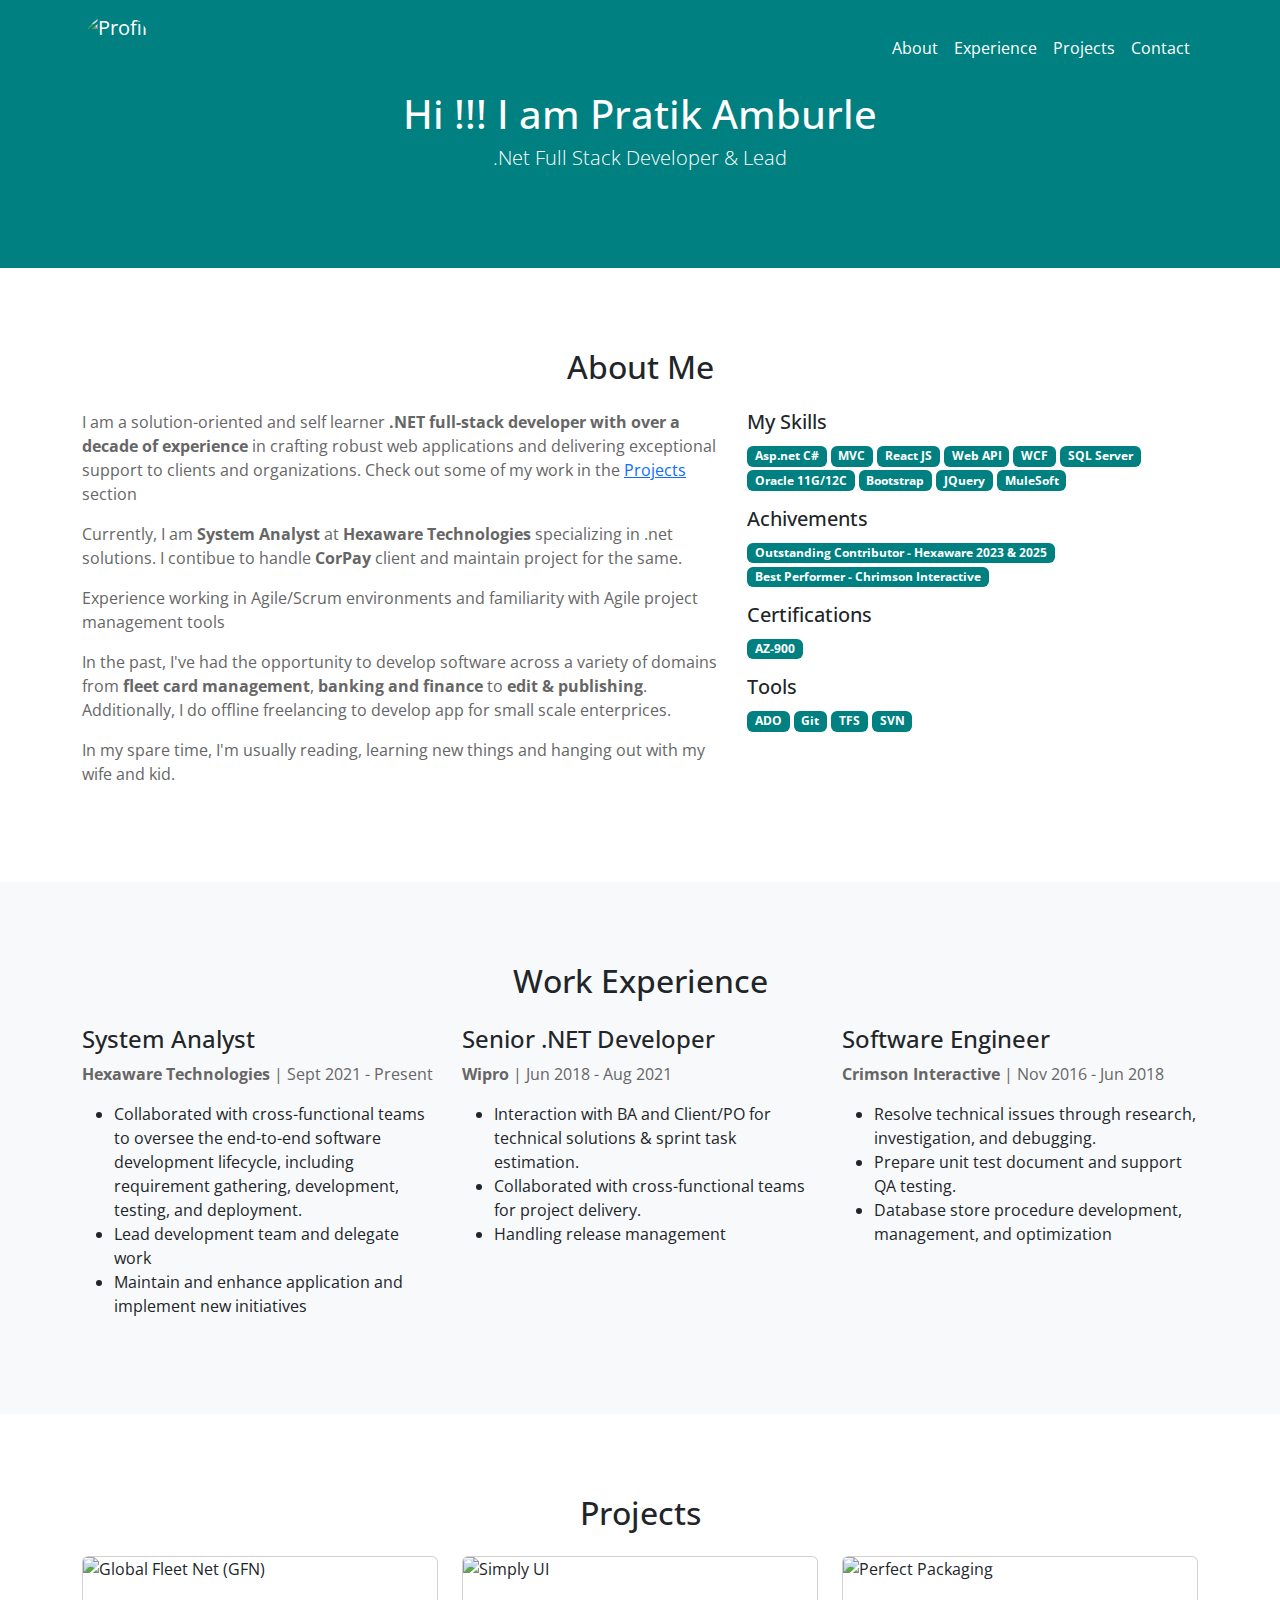
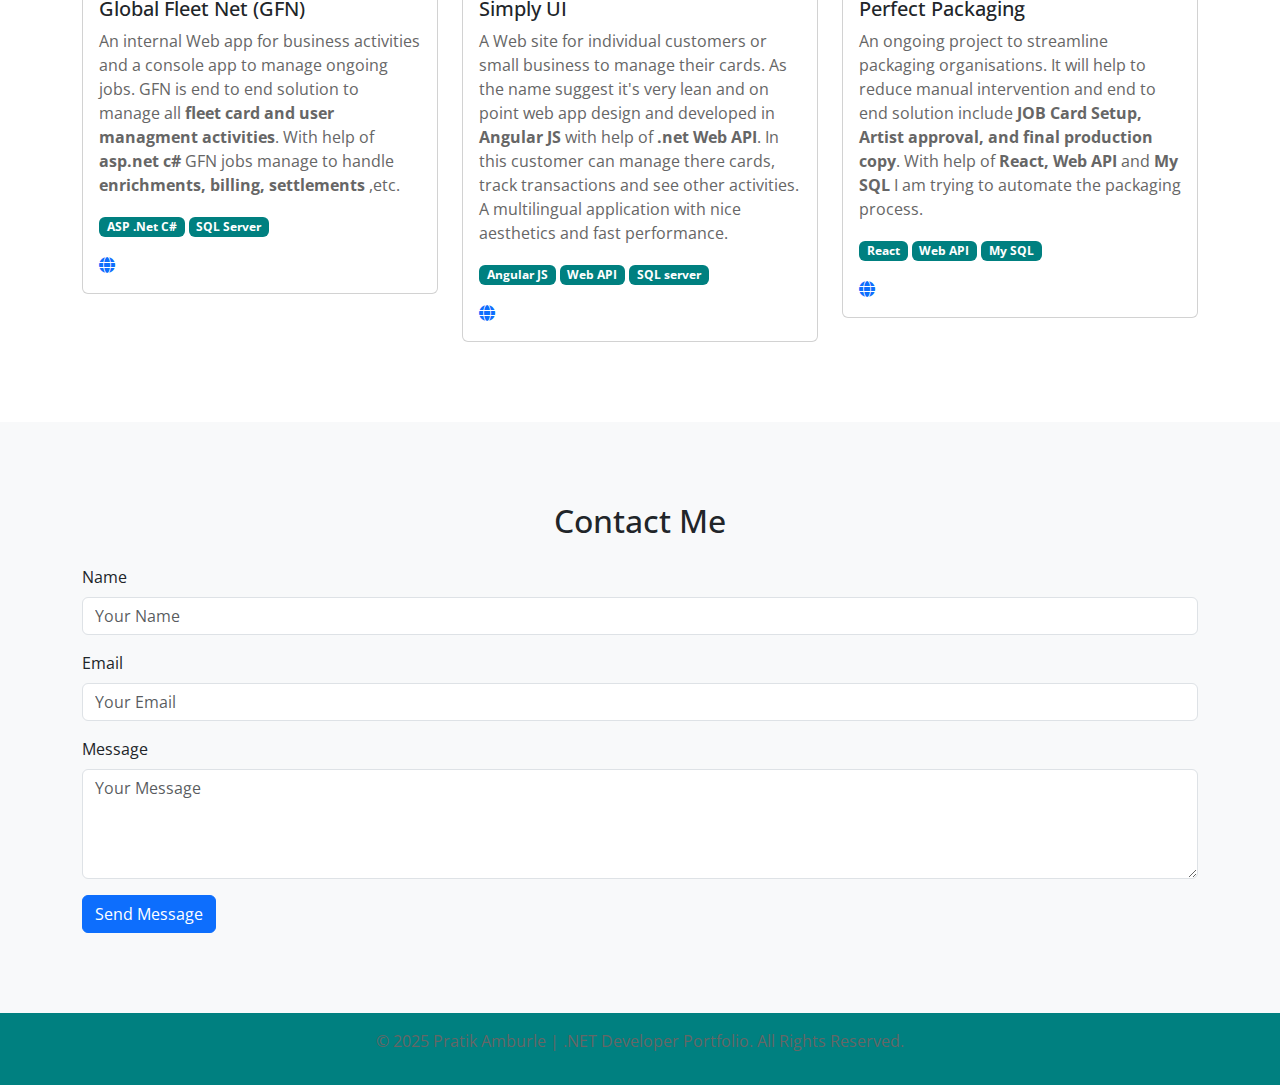
==== index.html @ af975d4a "Add experience and projects" ====
<!DOCTYPE html>
<html lang="en">
<head>
    <meta charset="UTF-8">
    <meta name="viewport" content="width=device-width, initial-scale=1.0">
    <title>.NET Developer Portfolio</title>
    <!-- Bootstrap CSS -->
    <link href="https://cdn.jsdelivr.net/npm/bootstrap@5.3.0/dist/css/bootstrap.min.css" rel="stylesheet">
    <link href="https://cdnjs.cloudflare.com/ajax/libs/font-awesome/6.0.0/css/all.min.css" rel="stylesheet">
    <link href="https://fonts.googleapis.com/css2?family=Roboto:wght@400;700&family=Open+Sans:wght@400;600&display=swap" rel="stylesheet">
  
    <!-- Custom CSS -->
    <style>
        /* General Styling */
        body {
            font-family: 'Open Sans', sans-serif;
            scroll-behavior: smooth;
        }

        /* Navbar Styling */
        .navbar {
            background-color: #008080; /* Teal color theme */
            position: fixed;
            top: 0;
            width: 100%;
            z-index: 1000;
        }
        .bg-color{
          background-color: #008080 !important; /* Teal color theme */
        }

        .navbar-brand, .nav-link {
            color: #fff !important;
        }

        .nav-link:hover {
            color: #f0f0f0 !important;
        }
        
        /* Profile Picture Styling */
        .profile-pic {
            width: 70px;
            height: 70px;
            transition: all 0.3s ease-in-out;
        }
        
        .developer-text {
            font-size: 1.5rem;
            font-weight: bold;
            color: #fff;
            transition: opacity 0.3s ease-in-out;
        }
        
        /* Fading Effect on Scroll */
        .navbar.scrolled .developer-text {
            opacity: 0;
            visibility: hidden;
        }
        
        .navbar.scrolled .profile-pic {
            width: 40px;
            height: 40px;
        }


        /* Header Section */
        header {
            background-color: #008080;
            color: #fff;
            padding: 90px 0;
            animation: fadeIn 1s ease-in-out;
        }

        /* Section Styling */
        section {
            padding: 80px 0;
        }

        .bg-light {
            background-color: #f8f9fa !important;
        }

        /* Card Styling */
        .card {
            transition: transform 0.3s ease, box-shadow 0.3s ease;
        }

        .card:hover {
            transform: translateY(-10px);
            box-shadow: 0 8px 20px rgba(0, 0, 0, 0.2);
        }

        /* Footer Styling */
        footer {
            background-color: #008080;
            color: #fff;
        }
        
        p{
          color:  rgb(102, 102, 102);
        }

        /* Animations */
        @keyframes fadeIn {
            from {
                opacity: 0;
            }
            to {
                opacity: 1;
            }
        }

        .fade-in {
            animation: fadeIn 1s ease-in-out;
        }
    </style>
</head>
<body>
    <!-- Navbar -->
    <nav class="navbar navbar-expand-lg navbar-dark">
        <div class="container">
            <a class="navbar-brand d-flex align-items-center" href="#">
                <img src="https://media.licdn.com/dms/image/v2/D4D03AQFcoNHrfcPg1w/profile-displayphoto-shrink_200_200/B4DZU.MBZZGcAY-/0/1740505094520?e=2147483647&v=beta&t=4KvwAhMiI1JAXnOH57P3BLpnU0ptSrtSivqWxrR-Iq0" alt="Profile Picture" class="rounded-circle me-2 profile-pic">
                <span class="developer-text"></span>
            </a>
            <button class="navbar-toggler" type="button" data-bs-toggle="collapse" data-bs-target="#navbarNav">
                <span class="navbar-toggler-icon"></span>
            </button>
            <div class="collapse navbar-collapse" id="navbarNav">
                <ul class="navbar-nav ms-auto">
                    <li class="nav-item"><a class="nav-link" href="#about">About</a></li>
                    <li class="nav-item"><a class="nav-link" href="#experience">Experience</a></li>
                    <li class="nav-item"><a class="nav-link" href="#projects">Projects</a></li>
                    <li class="nav-item"><a class="nav-link" href="#contact">Contact</a></li>
                </ul>
            </div>
        </div>
    </nav>


    <!-- Header Section -->
    <header class="text-center fade-in">
        <div class="container">
            <h1>Hi !!! I am Pratik Amburle</h1>
            <h3 class="lead">.Net Full Stack Developer & Lead</h3>
        </div>
    </header>

    <!-- About Section -->
    <section id="about" class="fade-in">
        <div class="container">
            <h2 class="text-center mb-4">About Me</h2>
            <div class="row">
              <div class="col-md-7">
                <p>
                  I am a solution-oriented and self learner <strong>.NET full-stack developer with over a decade of experience</strong> 
                  in crafting robust web applications and delivering exceptional support to clients and organizations.
                  Check out some of my work in the <a href="#projects">Projects</a> section
                </p>
                <p>Currently, I am <strong>System Analyst</strong> at <strong>Hexaware Technologies</strong> specializing in .net solutions.
                I contibue to handle <strong>CorPay</strong> client and maintain project for the same.
                </p>
                <p>Experience working in Agile/Scrum environments and familiarity with Agile project management tools </p>
                <p>In the past, I've had the opportunity to develop software across a variety of domains from <strong>fleet card management</strong>, <strong>banking and finance</strong> to <strong>edit & publishing</strong>. Additionally, I do offline freelancing to develop app for small scale enterprices.</p>
                <p>In my spare time, I'm usually reading, learning new things and hanging out with my wife and kid.</p>
              </div>
              <div class="col-md-5">
                <h5>My Skills</h5>
                <p>
                  <span class="badge bg-color">Asp.net C#</span>
                  <span class="badge bg-color">MVC</span>
                  <span class="badge bg-color">React JS</span>
                  <span class="badge bg-color">Web API</span>
                  <span class="badge bg-color">WCF</span>
                  <span class="badge bg-color">SQL Server</span>
                  <span class="badge bg-color">Oracle 11G/12C</span>
                  <span class="badge bg-color">Bootstrap</span>
                  <span class="badge bg-color">JQuery</span>
                  <span class="badge bg-color">MuleSoft</span>
                </p>
                <p>
                  <h5>Achivements</h5>
                  <span class="badge bg-color">Outstanding Contributor - Hexaware 2023 & 2025</span>
                  <span class="badge bg-color">Best Performer - Chrimson Interactive</span>
                </p>
                <p>
                  <h5>Certifications</h5>
                  <span class="badge bg-color">AZ-900</span>
                </p>
                <p>
                  <h5>Tools</h5>
                  <span class="badge bg-color">ADO</span>
                  <span class="badge bg-color">Git</span>
                  <span class="badge bg-color">TFS</span>
                  <span class="badge bg-color">SVN</span>
                </p>
              </div>
            </div>
            
        </div>
    </section>

    <!-- Experience Section -->
    <section id="experience" class="bg-light fade-in">
        <div class="container">
            <h2 class="text-center mb-4">Work Experience</h2>
            <div class="row">
                <div class="col-md-4">
                    <h4>System Analyst</h4>
                    <p><strong>Hexaware Technologies</strong> | Sept 2021 - Present</p>
                    <ul>
                        <li>Collaborated with cross-functional teams to oversee the end-to-end software development lifecycle, including requirement gathering, development, testing, and deployment.</li>
                        <li>Lead development team and delegate work</li>
                        <li>Maintain and enhance application and implement new initiatives</li>
                    </ul>
                </div>
                <div class="col-md-4">
                    <h4>Senior .NET Developer</h4>
                    <p><strong>Wipro</strong> | Jun 2018 - Aug 2021</p>
                    <ul>
                        <li>Interaction with BA and Client/PO for technical solutions & sprint task estimation.</li>
                        <li>Collaborated with cross-functional teams for project delivery.</li>
                        <li>Handling release management</li>
                    </ul>
                </div>
                <div class="col-md-4">
                    <h4>Software Engineer</h4>
                    <p><strong>Crimson Interactive</strong> | Nov 2016 - Jun 2018</p>
                    <ul>
                        <li>Resolve technical issues through research, investigation, and debugging.</li>
                        <li>Prepare unit test document and support QA testing.</li>
                        <li>Database store procedure development, management, and optimization</li>
                    </ul>
                </div>
            </div>
        </div>
    </section>

    <!-- Projects Section -->
    <section id="projects" class="fade-in">
        <div class="container">
            <h2 class="text-center mb-4">Projects</h2>
            <div class="row">
                <div class="col-md-4">
                    <div class="card">
                        <img src="https://placehold.co/300x200" class="card-img-top" alt="Global Fleet Net (GFN)">
                        <div class="card-body">
                            <h5 class="card-title">Global Fleet Net (GFN)</h5>
                            <p class="card-text">An internal Web app for business activities and a console app to manage ongoing jobs. 
                                GFN is end to end solution to manage all <strong>fleet card and user managment activities</strong>. 
                                With help of <strong>asp.net c#</strong> GFN jobs manage to handle <strong>enrichments, billing, settlements </strong> ,etc.
                            </p>
                            <p>
                                <span class="badge bg-color">ASP .Net C#</span>
                                <span class="badge bg-color">SQL Server</span>
                            </p>
                            <a href="https://www.corpay.com/"><i class="fa-solid fa-globe"></i></a>
                        </div>
                    </div>
                </div>
                <div class="col-md-4">
                    <div class="card">
                        <img src="https://placehold.co/300x200" class="card-img-top" alt="Simply UI">
                        <div class="card-body">
                            <h5 class="card-title">Simply UI</h5>
                            <p class="card-text">A Web site for individual customers or small business to manage their cards. 
                                As the name suggest it's very lean and on point web app design and developed in <strong>Angular JS</strong>
                                with help of <strong>.net Web API</strong>. In this customer can manage there cards, track transactions and see other activities.
                                A multilingual application with nice aesthetics and fast performance.
                            </p>
                            <p>
                                <span class="badge bg-color">Angular JS</span>
                                <span class="badge bg-color">Web API</span>
                                <span class="badge bg-color">SQL server</span>
                            </p>
                            <a href="https://www.corpay.com/"><i class="fa-solid fa-globe"></i></a>
                        </div>
                    </div>
                </div>
                <div class="col-md-4">
                    <div class="card">
                        <img src="https://placehold.co/300x200" class="card-img-top" alt="Perfect Packaging">
                        <div class="card-body">
                            <h5 class="card-title">Perfect Packaging</h5>
                            <p class="card-text">An ongoing project to streamline packaging organisations. It will help to reduce manual intervention
                                and end to end solution include <strong>JOB Card Setup, Artist approval, and final production copy</strong>.
                                With help of <strong>React, Web API</strong> and <strong>My SQL</strong> I am trying to automate the packaging process.
                            </p>
                            <p>
                                <span class="badge bg-color">React</span>
                                <span class="badge bg-color">Web API</span>
                                <span class="badge bg-color">My SQL</span>
                            </p>
                            <a href="https://www.corpay.com/"><i class="fa-solid fa-globe"></i></a>
                        </div>
                    </div>
                </div>
            </div>
        </div>
    </section>

    <!-- Contact Section -->
    <section id="contact" class="bg-light fade-in">
        <div class="container">
            <h2 class="text-center mb-4">Contact Me</h2>
            <form>
                <div class="mb-3">
                    <label for="name" class="form-label">Name</label>
                    <input type="text" class="form-control" id="name" placeholder="Your Name">
                </div>
                <div class="mb-3">
                    <label for="email" class="form-label">Email</label>
                    <input type="email" class="form-control" id="email" placeholder="Your Email">
                </div>
                <div class="mb-3">
                    <label for="message" class="form-label">Message</label>
                    <textarea class="form-control" id="message" rows="4" placeholder="Your Message"></textarea>
                </div>
                <button type="submit" class="btn btn-primary">Send Message</button>
            </form>
        </div>
    </section>

    <!-- Footer -->
    <footer class="text-center py-3">
        <p>&copy; 2025 Pratik Amburle | .NET Developer Portfolio. All Rights Reserved.</p>
    </footer>

    <!-- Bootstrap JS -->
    <script src="https://cdn.jsdelivr.net/npm/bootstrap@5.3.0/dist/js/bootstrap.bundle.min.js"></script>
    <script>
        document.addEventListener("scroll", function () {
            const navbar = document.querySelector(".navbar");
            if (window.scrollY > 50) {
                navbar.classList.add("scrolled");
            } else {
                navbar.classList.remove("scrolled");
            }
        });
    </script>

</body>
</html>
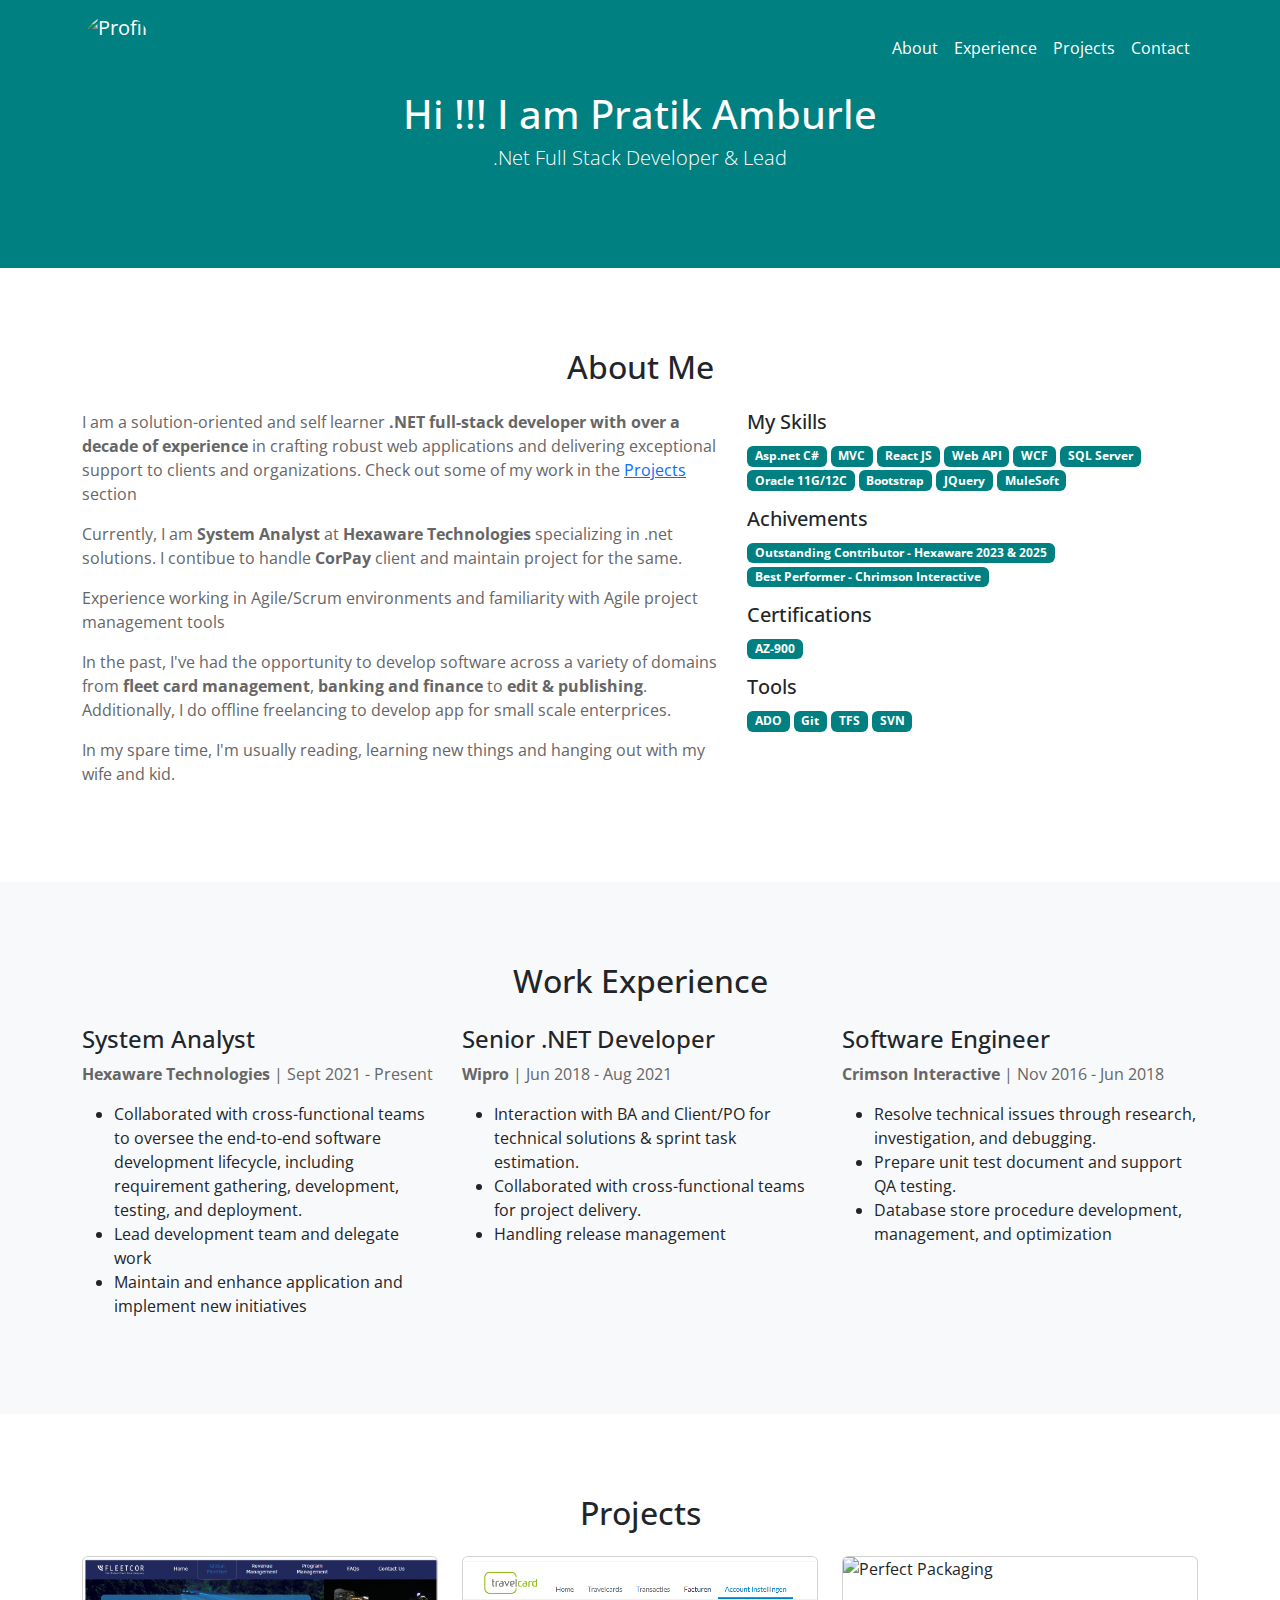
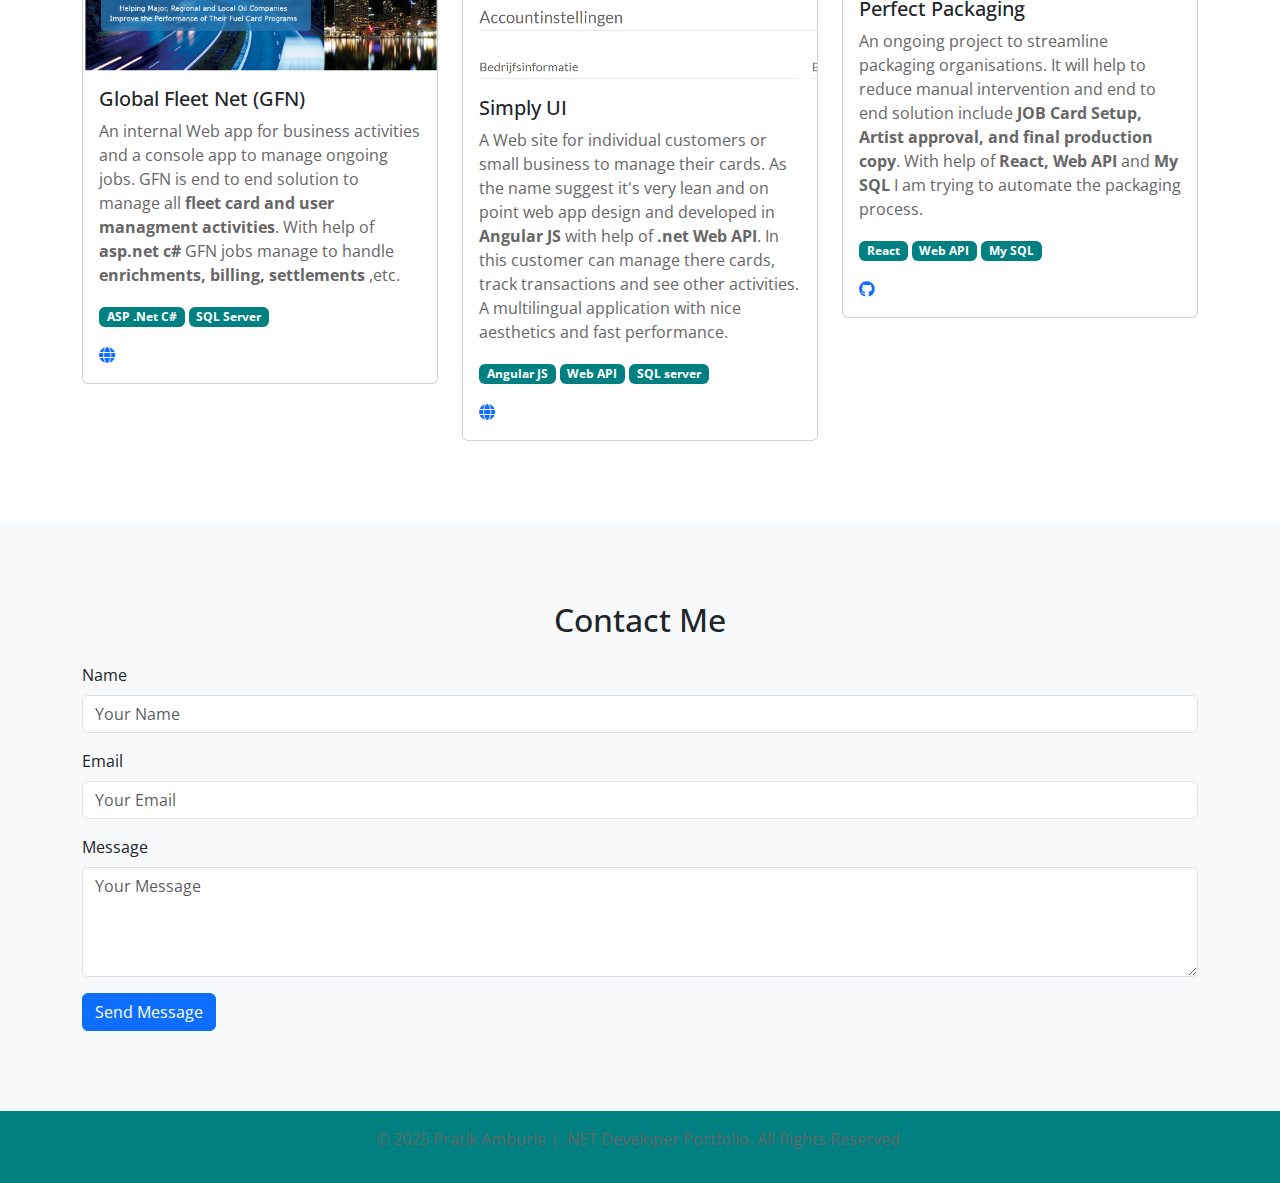
==== commit 7d07da88: "add project images" ====
--- a/index.html
+++ b/index.html
@@ -243,7 +243,7 @@
             <div class="row">
                 <div class="col-md-4">
                     <div class="card">
-                        <img src="https://placehold.co/300x200" class="card-img-top" alt="Global Fleet Net (GFN)">
+                        <img src="assets/images/project-1.PNG" class="card-img-top" alt="Global Fleet Net (GFN)">
                         <div class="card-body">
                             <h5 class="card-title">Global Fleet Net (GFN)</h5>
                             <p class="card-text">An internal Web app for business activities and a console app to manage ongoing jobs. 
@@ -260,7 +260,7 @@
                 </div>
                 <div class="col-md-4">
                     <div class="card">
-                        <img src="https://placehold.co/300x200" class="card-img-top" alt="Simply UI">
+                        <img src="assets/images/project-2.PNG" class="card-img-top" alt="Simply UI">
                         <div class="card-body">
                             <h5 class="card-title">Simply UI</h5>
                             <p class="card-text">A Web site for individual customers or small business to manage their cards. 
@@ -291,7 +291,7 @@
                                 <span class="badge bg-color">Web API</span>
                                 <span class="badge bg-color">My SQL</span>
                             </p>
-                            <a href="https://www.corpay.com/"><i class="fa-solid fa-globe"></i></a>
+                            <a href="https://github.com/pratikamburle/perfect-app-proto-2"><i class="fa-brands fa-github"></i></a>
                         </div>
                     </div>
                 </div>
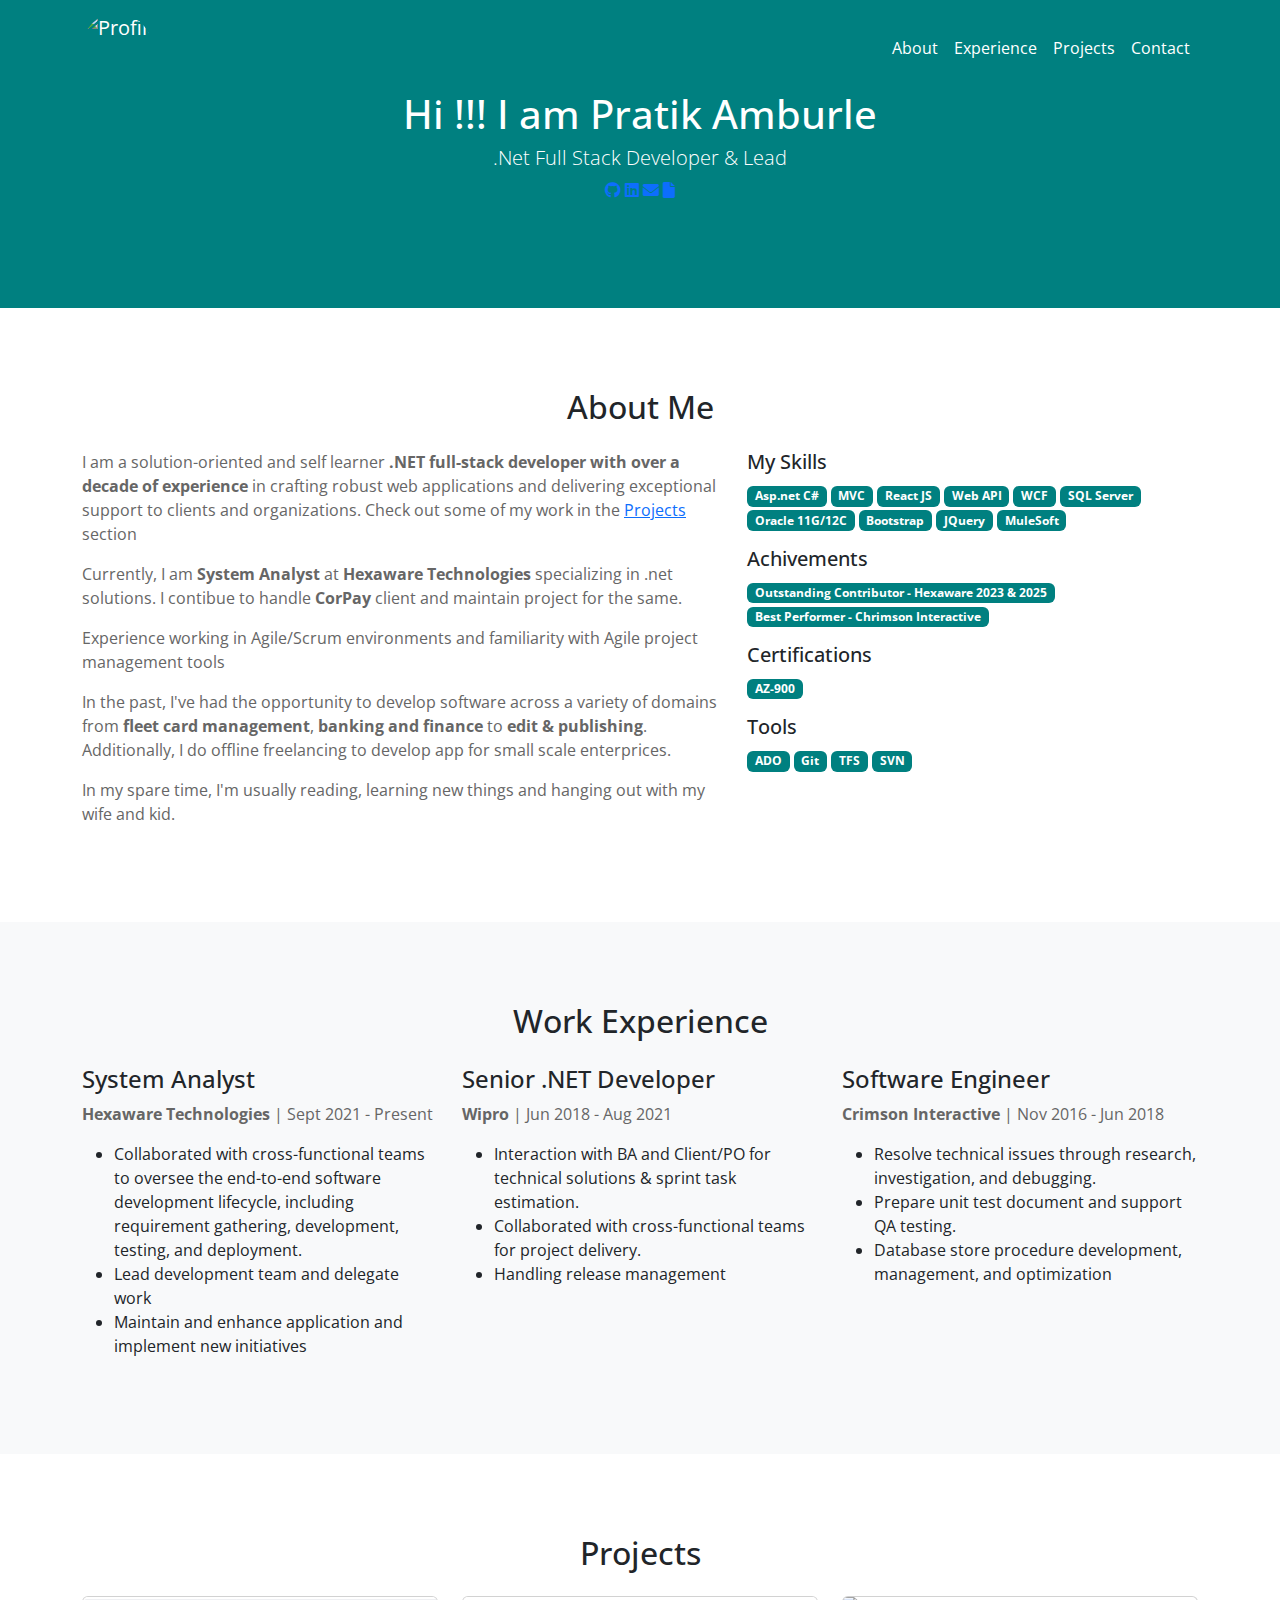
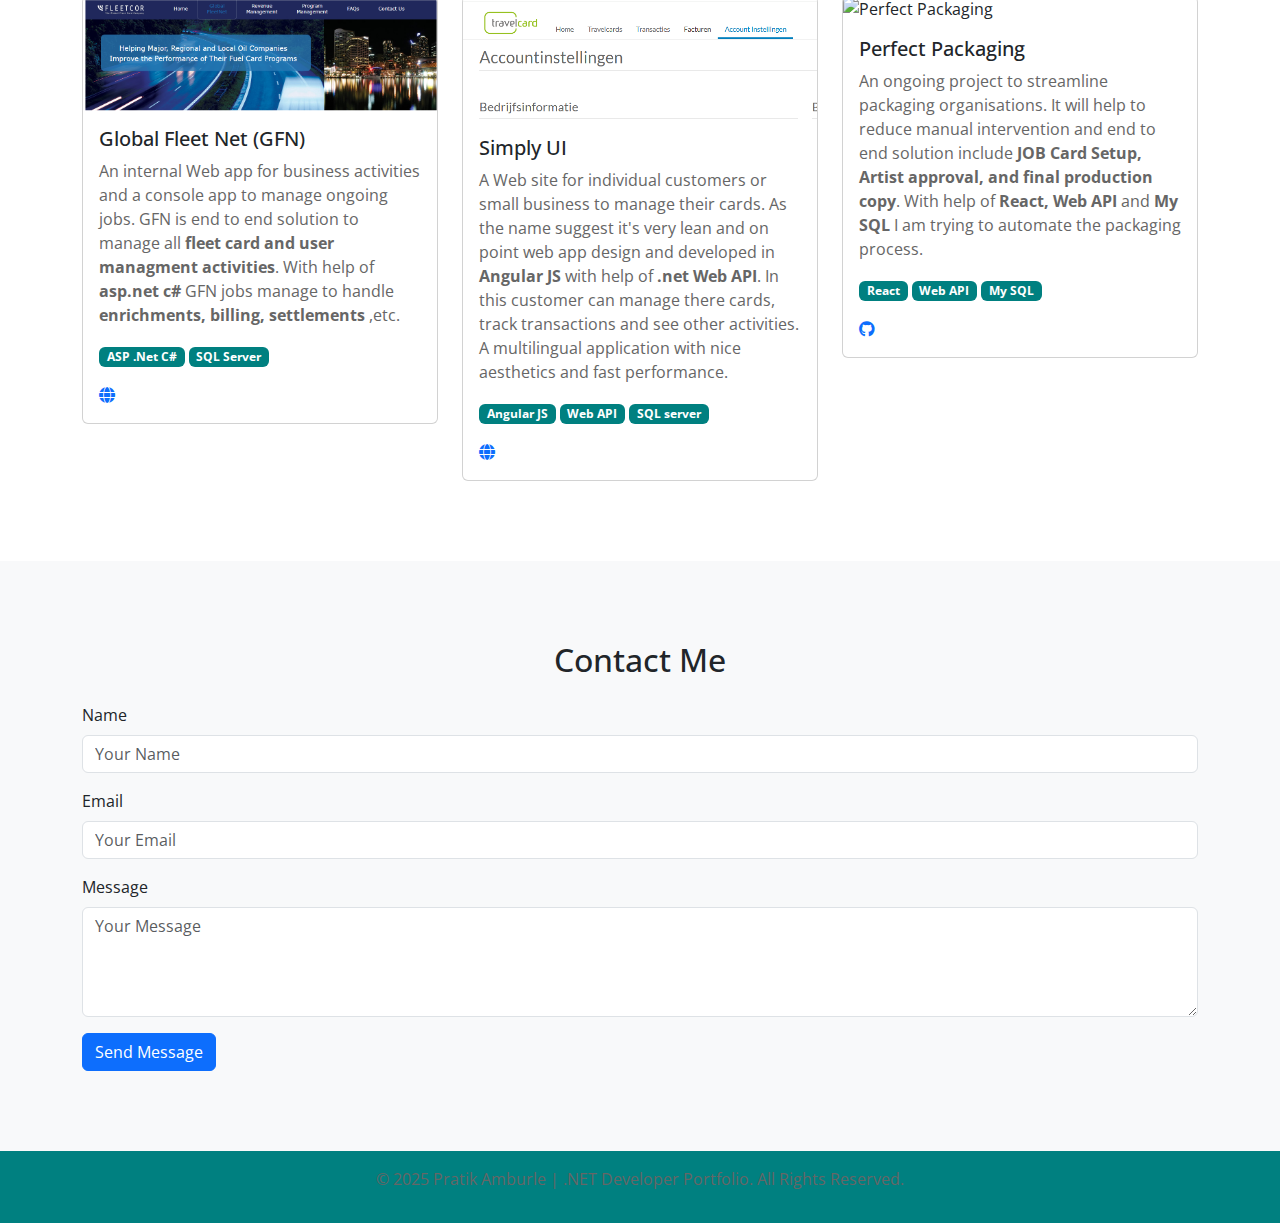
==== commit 0f7faecf: "Add social media links" ====
--- a/index.html
+++ b/index.html
@@ -143,6 +143,12 @@
         <div class="container">
             <h1>Hi !!! I am Pratik Amburle</h1>
             <h3 class="lead">.Net Full Stack Developer & Lead</h3>
+            <p>
+                <a href="https://github.com/pratikamburle"><i class="fa-brands fa-github"></i></a>
+                <a href="www.linkedin.com/in/pratik-amburle"><i class="fa-brands fa-linkedin"></i></a>
+                <a href="mailto:pratik.amburle@gmail.com"><i class="fa-solid fa-envelope"></i></a>
+                <a href=""><i class="fa-solid fa-file"></i></a>
+            </p>
         </div>
     </header>
 
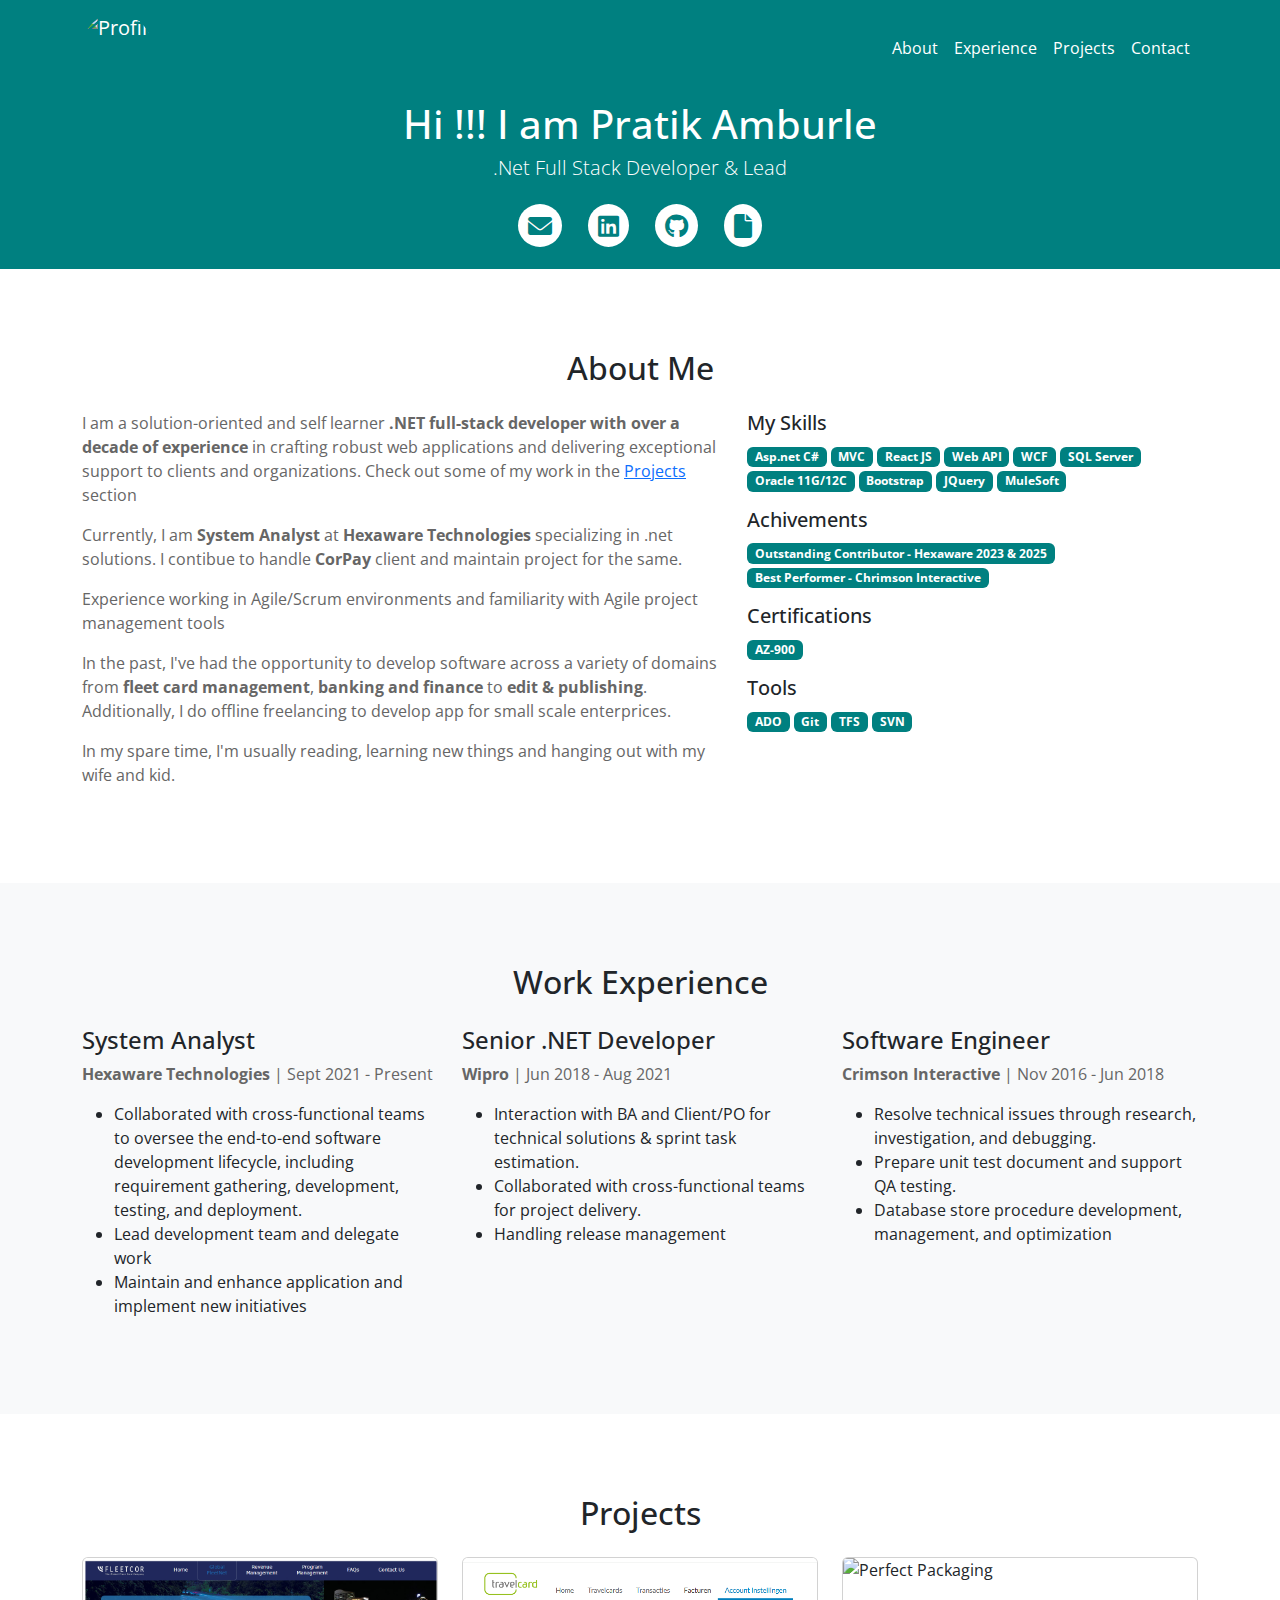
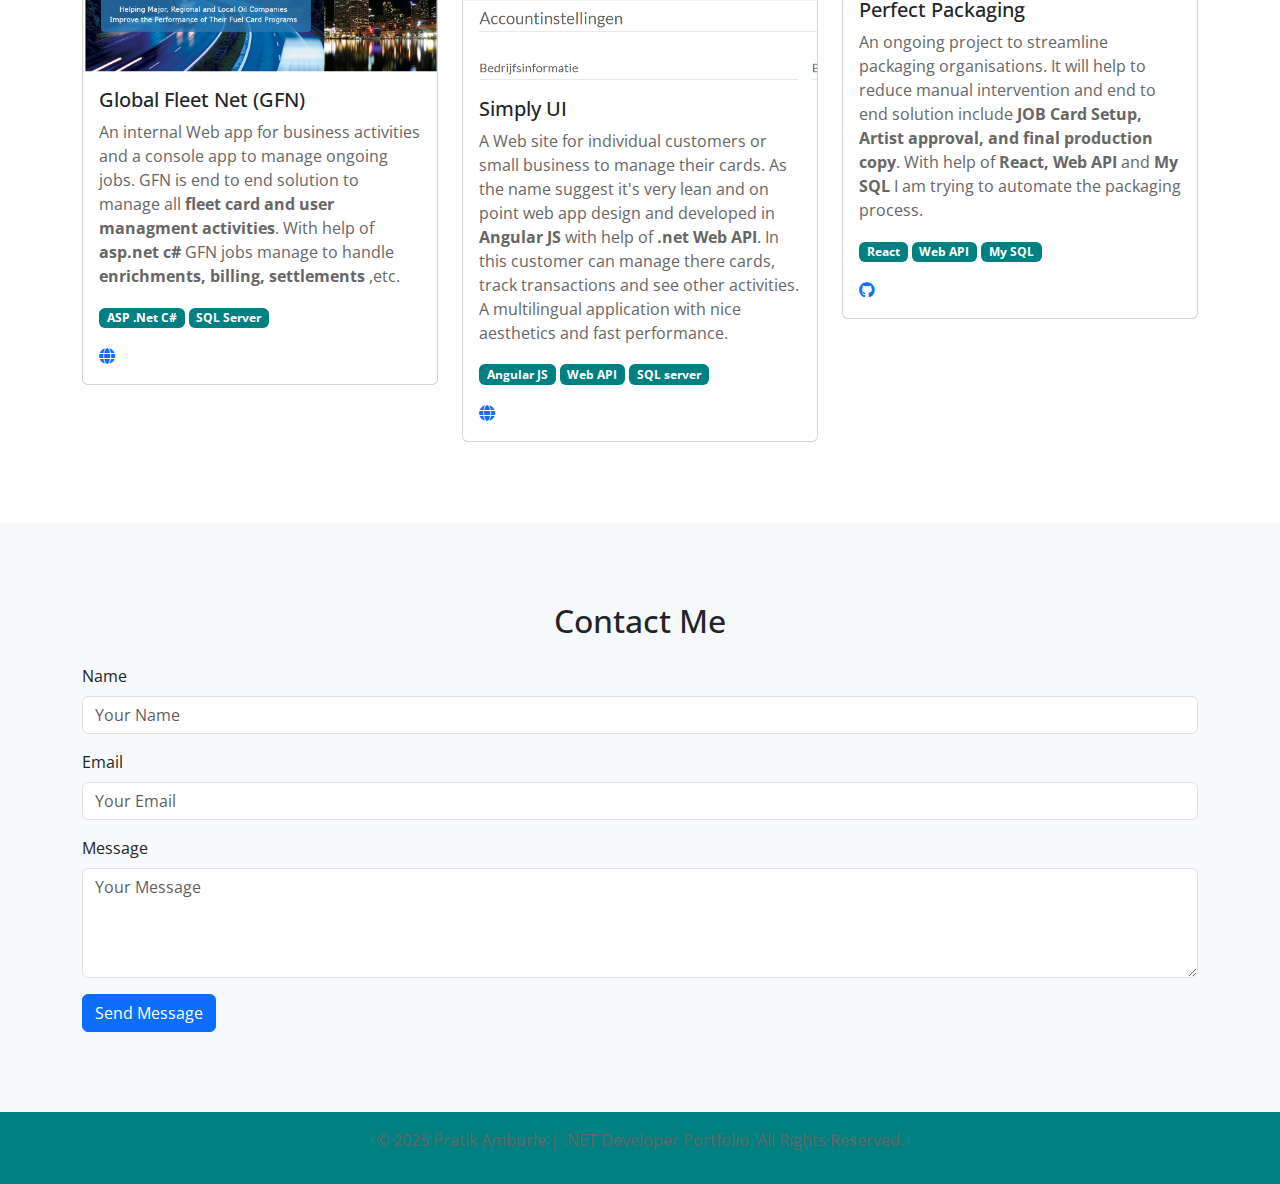
==== commit 2978220b: "Add tooltip" ====
--- a/index.html
+++ b/index.html
@@ -67,7 +67,7 @@
         header {
             background-color: #008080;
             color: #fff;
-            padding: 90px 0;
+            padding: 100px 0 20px 0;
             animation: fadeIn 1s ease-in-out;
         }
 
@@ -100,6 +100,32 @@
           color:  rgb(102, 102, 102);
         }
 
+     /* Add hover animation */
+        .social-icons a {
+          margin: 0 10px;
+          padding: 10px 15px;
+          color: #008080;
+          
+          background-color: #fff;
+          border-radius: 50%;
+          padding: 5px 10px;
+          transition: transform 0.3s, color 0.3s;
+        }
+    
+        .social-icons a:hover {
+          transform: scale(1.2);
+          color: #007bff;
+        }
+        
+     .tooltip-inner {
+            background-color: #fff; /* Change tooltip background color */
+            color: #008080; /* Change tooltip text color */
+        }
+        .tooltip-arrow {
+            border-top-color: #fff; /* Adjust arrow color */
+            border-bottom-color: #fff; /* Adjust arrow color */
+        }
+    
         /* Animations */
         @keyframes fadeIn {
             from {
@@ -143,12 +169,13 @@
         <div class="container">
             <h1>Hi !!! I am Pratik Amburle</h1>
             <h3 class="lead">.Net Full Stack Developer & Lead</h3>
-            <p>
-                <a href="https://github.com/pratikamburle"><i class="fa-brands fa-github"></i></a>
-                <a href="www.linkedin.com/in/pratik-amburle"><i class="fa-brands fa-linkedin"></i></a>
-                <a href="mailto:pratik.amburle@gmail.com"><i class="fa-solid fa-envelope"></i></a>
-                <a href=""><i class="fa-solid fa-file"></i></a>
-            </p>
+            <br />
+            <h4 class="text-center social-icons">
+                <a class="social-link" data-bs-toggle="tooltip" data-bs-placement="left" title="Mail me !!" href="mailto:pratik.amburle@gmail.com"><i class="fa-solid fa-envelope"></i></a>
+                <a class="social-link" data-bs-toggle="tooltip" data-bs-placement="bottom" title="Let's connect"  href="www.linkedin.com/in/pratik-amburle"><i class="fa-brands fa-linkedin"></i></a>
+                <a class="social-link" data-bs-toggle="tooltip" data-bs-placement="bottom" title="GitHub"  alt="GitHub" href="https://github.com/pratikamburle"><i class="fa-brands fa-github"></i></a>
+                <a class="social-link" data-bs-toggle="tooltip" data-bs-placement="right" title="My Resume is here" href=""><i class="fa-solid fa-file"></i></a>
+            </h4>
         </div>
     </header>
 
@@ -343,6 +370,14 @@
                 navbar.classList.remove("scrolled");
             }
         });
+        
+        // Initialize all tooltips
+        document.addEventListener('DOMContentLoaded', function () {
+            var tooltipTriggerList = [].slice.call(document.querySelectorAll('[data-bs-toggle="tooltip"]'));
+            var tooltipList = tooltipTriggerList.map(function (tooltipTriggerEl) {
+                return new bootstrap.Tooltip(tooltipTriggerEl);
+            });
+        });
     </script>
 
 </body>
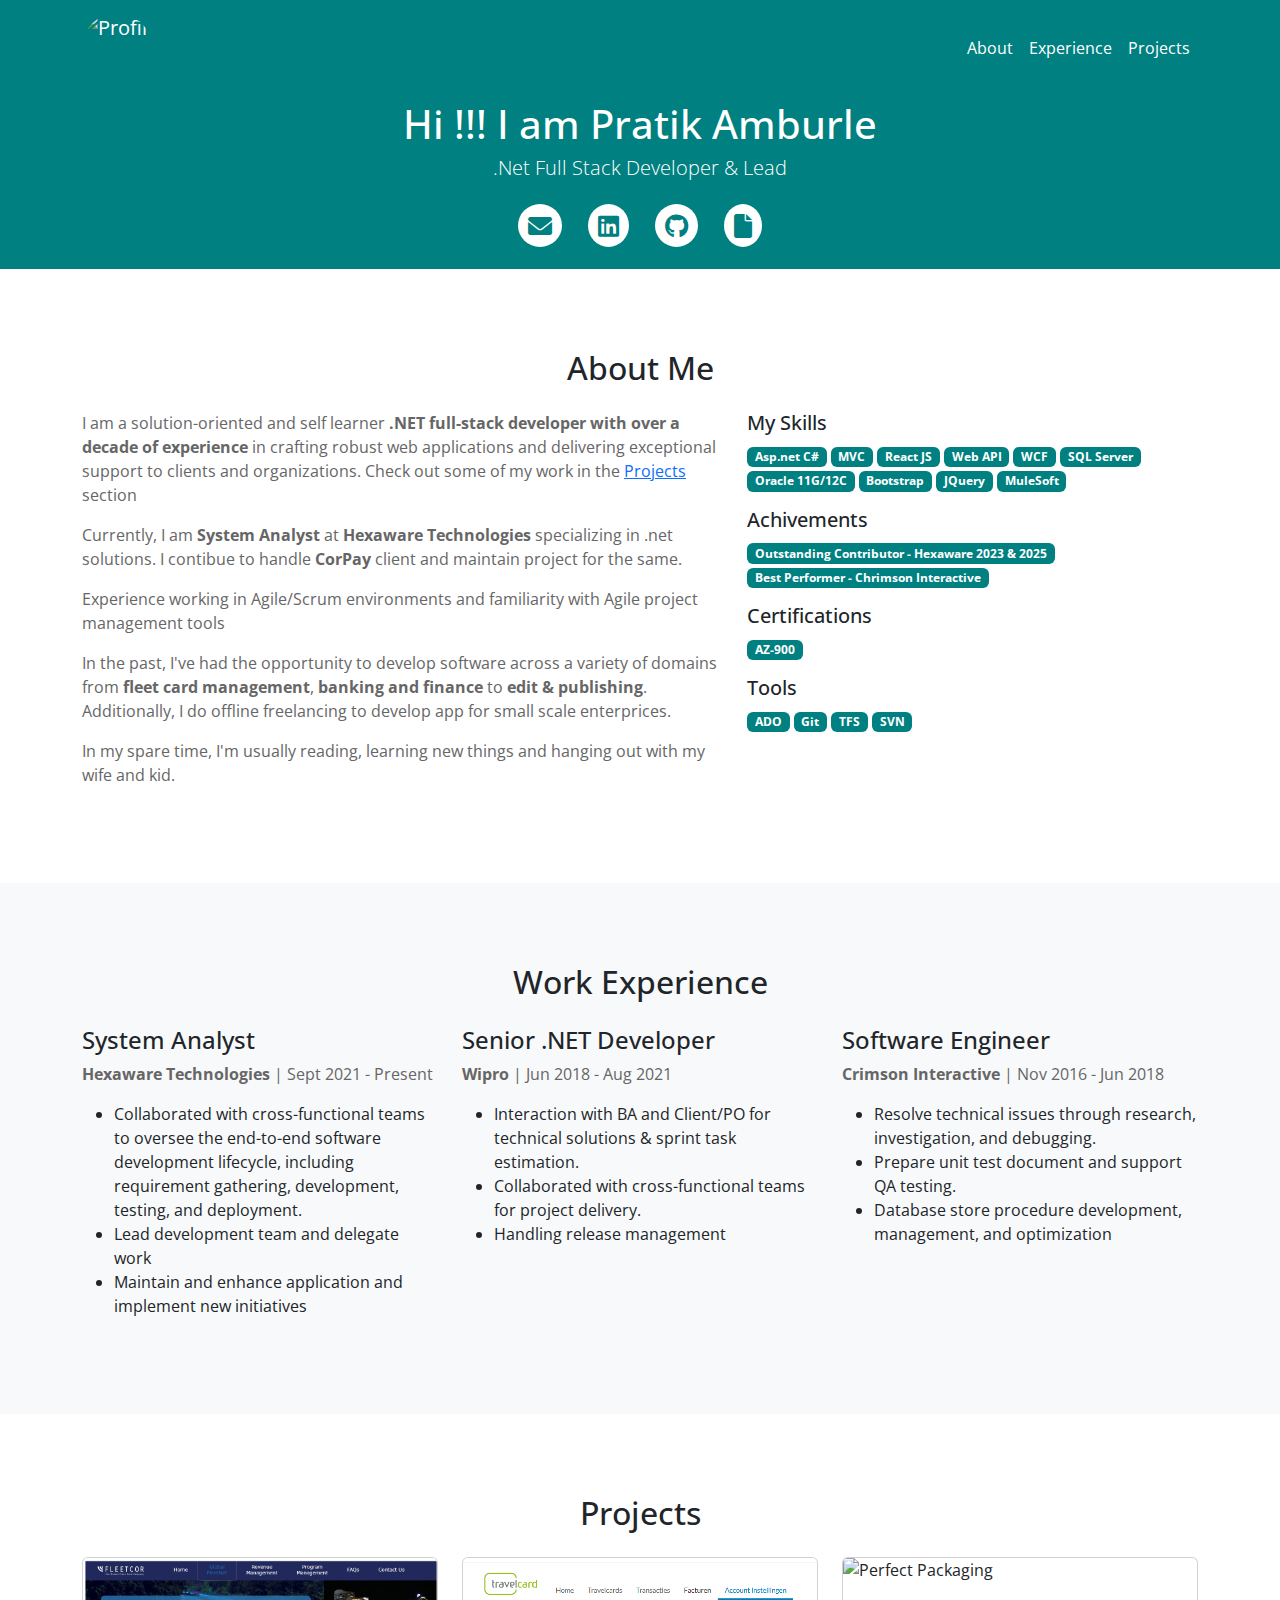
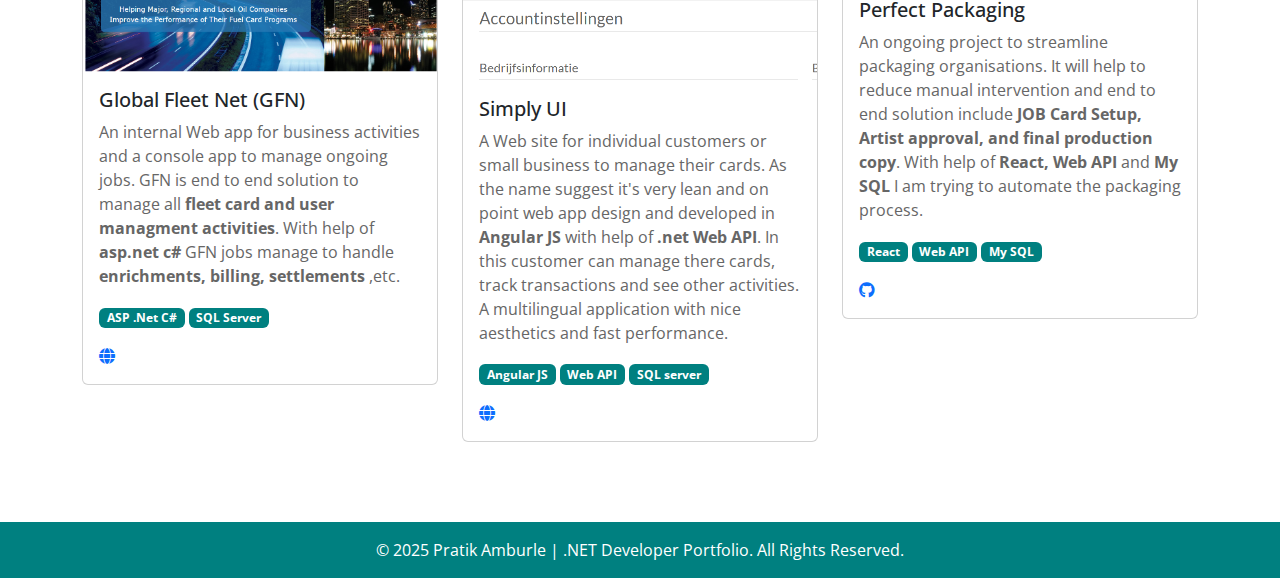
==== commit 504de213: "Split CSS" ====
--- a/index.html
+++ b/index.html
@@ -3,143 +3,13 @@
 <head>
     <meta charset="UTF-8">
     <meta name="viewport" content="width=device-width, initial-scale=1.0">
-    <title>.NET Developer Portfolio</title>
+    <title>Pratik Amburle|FullStack Developer|.Net C#</title>
     <!-- Bootstrap CSS -->
     <link href="https://cdn.jsdelivr.net/npm/bootstrap@5.3.0/dist/css/bootstrap.min.css" rel="stylesheet">
     <link href="https://cdnjs.cloudflare.com/ajax/libs/font-awesome/6.0.0/css/all.min.css" rel="stylesheet">
     <link href="https://fonts.googleapis.com/css2?family=Roboto:wght@400;700&family=Open+Sans:wght@400;600&display=swap" rel="stylesheet">
-  
-    <!-- Custom CSS -->
-    <style>
-        /* General Styling */
-        body {
-            font-family: 'Open Sans', sans-serif;
-            scroll-behavior: smooth;
-        }
-
-        /* Navbar Styling */
-        .navbar {
-            background-color: #008080; /* Teal color theme */
-            position: fixed;
-            top: 0;
-            width: 100%;
-            z-index: 1000;
-        }
-        .bg-color{
-          background-color: #008080 !important; /* Teal color theme */
-        }
-
-        .navbar-brand, .nav-link {
-            color: #fff !important;
-        }
-
-        .nav-link:hover {
-            color: #f0f0f0 !important;
-        }
-        
-        /* Profile Picture Styling */
-        .profile-pic {
-            width: 70px;
-            height: 70px;
-            transition: all 0.3s ease-in-out;
-        }
-        
-        .developer-text {
-            font-size: 1.5rem;
-            font-weight: bold;
-            color: #fff;
-            transition: opacity 0.3s ease-in-out;
-        }
-        
-        /* Fading Effect on Scroll */
-        .navbar.scrolled .developer-text {
-            opacity: 0;
-            visibility: hidden;
-        }
-        
-        .navbar.scrolled .profile-pic {
-            width: 40px;
-            height: 40px;
-        }
-
-
-        /* Header Section */
-        header {
-            background-color: #008080;
-            color: #fff;
-            padding: 100px 0 20px 0;
-            animation: fadeIn 1s ease-in-out;
-        }
-
-        /* Section Styling */
-        section {
-            padding: 80px 0;
-        }
-
-        .bg-light {
-            background-color: #f8f9fa !important;
-        }
-
-        /* Card Styling */
-        .card {
-            transition: transform 0.3s ease, box-shadow 0.3s ease;
-        }
-
-        .card:hover {
-            transform: translateY(-10px);
-            box-shadow: 0 8px 20px rgba(0, 0, 0, 0.2);
-        }
-
-        /* Footer Styling */
-        footer {
-            background-color: #008080;
-            color: #fff;
-        }
-        
-        p{
-          color:  rgb(102, 102, 102);
-        }
-
-     /* Add hover animation */
-        .social-icons a {
-          margin: 0 10px;
-          padding: 10px 15px;
-          color: #008080;
-          
-          background-color: #fff;
-          border-radius: 50%;
-          padding: 5px 10px;
-          transition: transform 0.3s, color 0.3s;
-        }
+    <link href="./assets/styles/main.css" rel="stylesheet" />
     
-        .social-icons a:hover {
-          transform: scale(1.2);
-          color: #007bff;
-        }
-        
-     .tooltip-inner {
-            background-color: #fff; /* Change tooltip background color */
-            color: #008080; /* Change tooltip text color */
-        }
-        .tooltip-arrow {
-            border-top-color: #fff; /* Adjust arrow color */
-            border-bottom-color: #fff; /* Adjust arrow color */
-        }
-    
-        /* Animations */
-        @keyframes fadeIn {
-            from {
-                opacity: 0;
-            }
-            to {
-                opacity: 1;
-            }
-        }
-
-        .fade-in {
-            animation: fadeIn 1s ease-in-out;
-        }
-    </style>
 </head>
 <body>
     <!-- Navbar -->
@@ -157,7 +27,6 @@
                     <li class="nav-item"><a class="nav-link" href="#about">About</a></li>
                     <li class="nav-item"><a class="nav-link" href="#experience">Experience</a></li>
                     <li class="nav-item"><a class="nav-link" href="#projects">Projects</a></li>
-                    <li class="nav-item"><a class="nav-link" href="#contact">Contact</a></li>
                 </ul>
             </div>
         </div>
@@ -172,7 +41,7 @@
             <br />
             <h4 class="text-center social-icons">
                 <a class="social-link" data-bs-toggle="tooltip" data-bs-placement="left" title="Mail me !!" href="mailto:pratik.amburle@gmail.com"><i class="fa-solid fa-envelope"></i></a>
-                <a class="social-link" data-bs-toggle="tooltip" data-bs-placement="bottom" title="Let's connect"  href="www.linkedin.com/in/pratik-amburle"><i class="fa-brands fa-linkedin"></i></a>
+                <a class="social-link" data-bs-toggle="tooltip" data-bs-placement="bottom" title="Let's connect"  href="https://www.linkedin.com/in/pratik-amburle"><i class="fa-brands fa-linkedin"></i></a>
                 <a class="social-link" data-bs-toggle="tooltip" data-bs-placement="bottom" title="GitHub"  alt="GitHub" href="https://github.com/pratikamburle"><i class="fa-brands fa-github"></i></a>
                 <a class="social-link" data-bs-toggle="tooltip" data-bs-placement="right" title="My Resume is here" href=""><i class="fa-solid fa-file"></i></a>
             </h4>
@@ -312,7 +181,7 @@
                 </div>
                 <div class="col-md-4">
                     <div class="card">
-                        <img src="https://placehold.co/300x200" class="card-img-top" alt="Perfect Packaging">
+                        <img src="https://placehold.co/300x100" class="card-img-top" alt="Perfect Packaging">
                         <div class="card-body">
                             <h5 class="card-title">Perfect Packaging</h5>
                             <p class="card-text">An ongoing project to streamline packaging organisations. It will help to reduce manual intervention
@@ -332,31 +201,9 @@
         </div>
     </section>
 
-    <!-- Contact Section -->
-    <section id="contact" class="bg-light fade-in">
-        <div class="container">
-            <h2 class="text-center mb-4">Contact Me</h2>
-            <form>
-                <div class="mb-3">
-                    <label for="name" class="form-label">Name</label>
-                    <input type="text" class="form-control" id="name" placeholder="Your Name">
-                </div>
-                <div class="mb-3">
-                    <label for="email" class="form-label">Email</label>
-                    <input type="email" class="form-control" id="email" placeholder="Your Email">
-                </div>
-                <div class="mb-3">
-                    <label for="message" class="form-label">Message</label>
-                    <textarea class="form-control" id="message" rows="4" placeholder="Your Message"></textarea>
-                </div>
-                <button type="submit" class="btn btn-primary">Send Message</button>
-            </form>
-        </div>
-    </section>
-
     <!-- Footer -->
     <footer class="text-center py-3">
-        <p>&copy; 2025 Pratik Amburle | .NET Developer Portfolio. All Rights Reserved.</p>
+        <div>&copy; 2025 Pratik Amburle | .NET Developer Portfolio. All Rights Reserved.</div>
     </footer>
 
     <!-- Bootstrap JS -->
--- a/assets/styles/main.css
+++ b/assets/styles/main.css
@@ -0,0 +1,128 @@
+/* General Styling */
+body {
+    font-family: 'Open Sans', sans-serif;
+    scroll-behavior: smooth;
+}
+
+/* Navbar Styling */
+.navbar {
+    background-color: #008080; /* Teal color theme */
+    position: fixed;
+    top: 0;
+    width: 100%;
+    z-index: 1000;
+}
+.bg-color{
+    background-color: #008080 !important; /* Teal color theme */
+}
+
+.navbar-brand, .nav-link {
+    color: #fff !important;
+}
+
+.nav-link:hover {
+    color: #f0f0f0 !important;
+}
+
+/* Profile Picture Styling */
+.profile-pic {
+    width: 70px;
+    height: 70px;
+    transition: all 0.3s ease-in-out;
+}
+
+.developer-text {
+    font-size: 1.5rem;
+    font-weight: bold;
+    color: #fff;
+    transition: opacity 0.3s ease-in-out;
+}
+
+/* Fading Effect on Scroll */
+.navbar.scrolled .developer-text {
+    opacity: 0;
+    visibility: hidden;
+}
+
+.navbar.scrolled .profile-pic {
+    width: 40px;
+    height: 40px;
+}
+
+
+/* Header Section */
+header {
+    background-color: #008080;
+    color: #fff;
+    padding: 100px 0 20px 0;
+    animation: fadeIn 1s ease-in-out;
+}
+
+/* Section Styling */
+section {
+    padding: 80px 0;
+}
+
+.bg-light {
+    background-color: #f8f9fa !important;
+}
+
+/* Card Styling */
+.card {
+    transition: transform 0.3s ease, box-shadow 0.3s ease;
+}
+
+.card:hover {
+    transform: translateY(-10px);
+    box-shadow: 0 8px 20px rgba(0, 0, 0, 0.2);
+}
+
+/* Footer Styling */
+footer {
+    background-color: #008080;
+    color: #fff;
+}
+
+p{
+    color:  rgb(102, 102, 102);
+}
+
+/* Add hover animation */
+.social-icons a {
+    margin: 0 10px;
+    padding: 10px 15px;
+    color: #008080;
+    
+    background-color: #fff;
+    border-radius: 50%;
+    padding: 5px 10px;
+    transition: transform 0.3s, color 0.3s;
+}
+
+.social-icons a:hover {
+    transform: scale(1.2);
+    color: #007bff;
+}
+
+.tooltip-inner {
+    background-color: #fff; /* Change tooltip background color */
+    color: #008080; /* Change tooltip text color */
+}
+.tooltip-arrow {
+    border-top-color: #fff; /* Adjust arrow color */
+    border-bottom-color: #fff; /* Adjust arrow color */
+}
+
+/* Animations */
+@keyframes fadeIn {
+    from {
+        opacity: 0;
+    }
+    to {
+        opacity: 1;
+    }
+}
+
+.fade-in {
+    animation: fadeIn 1s ease-in-out;
+}
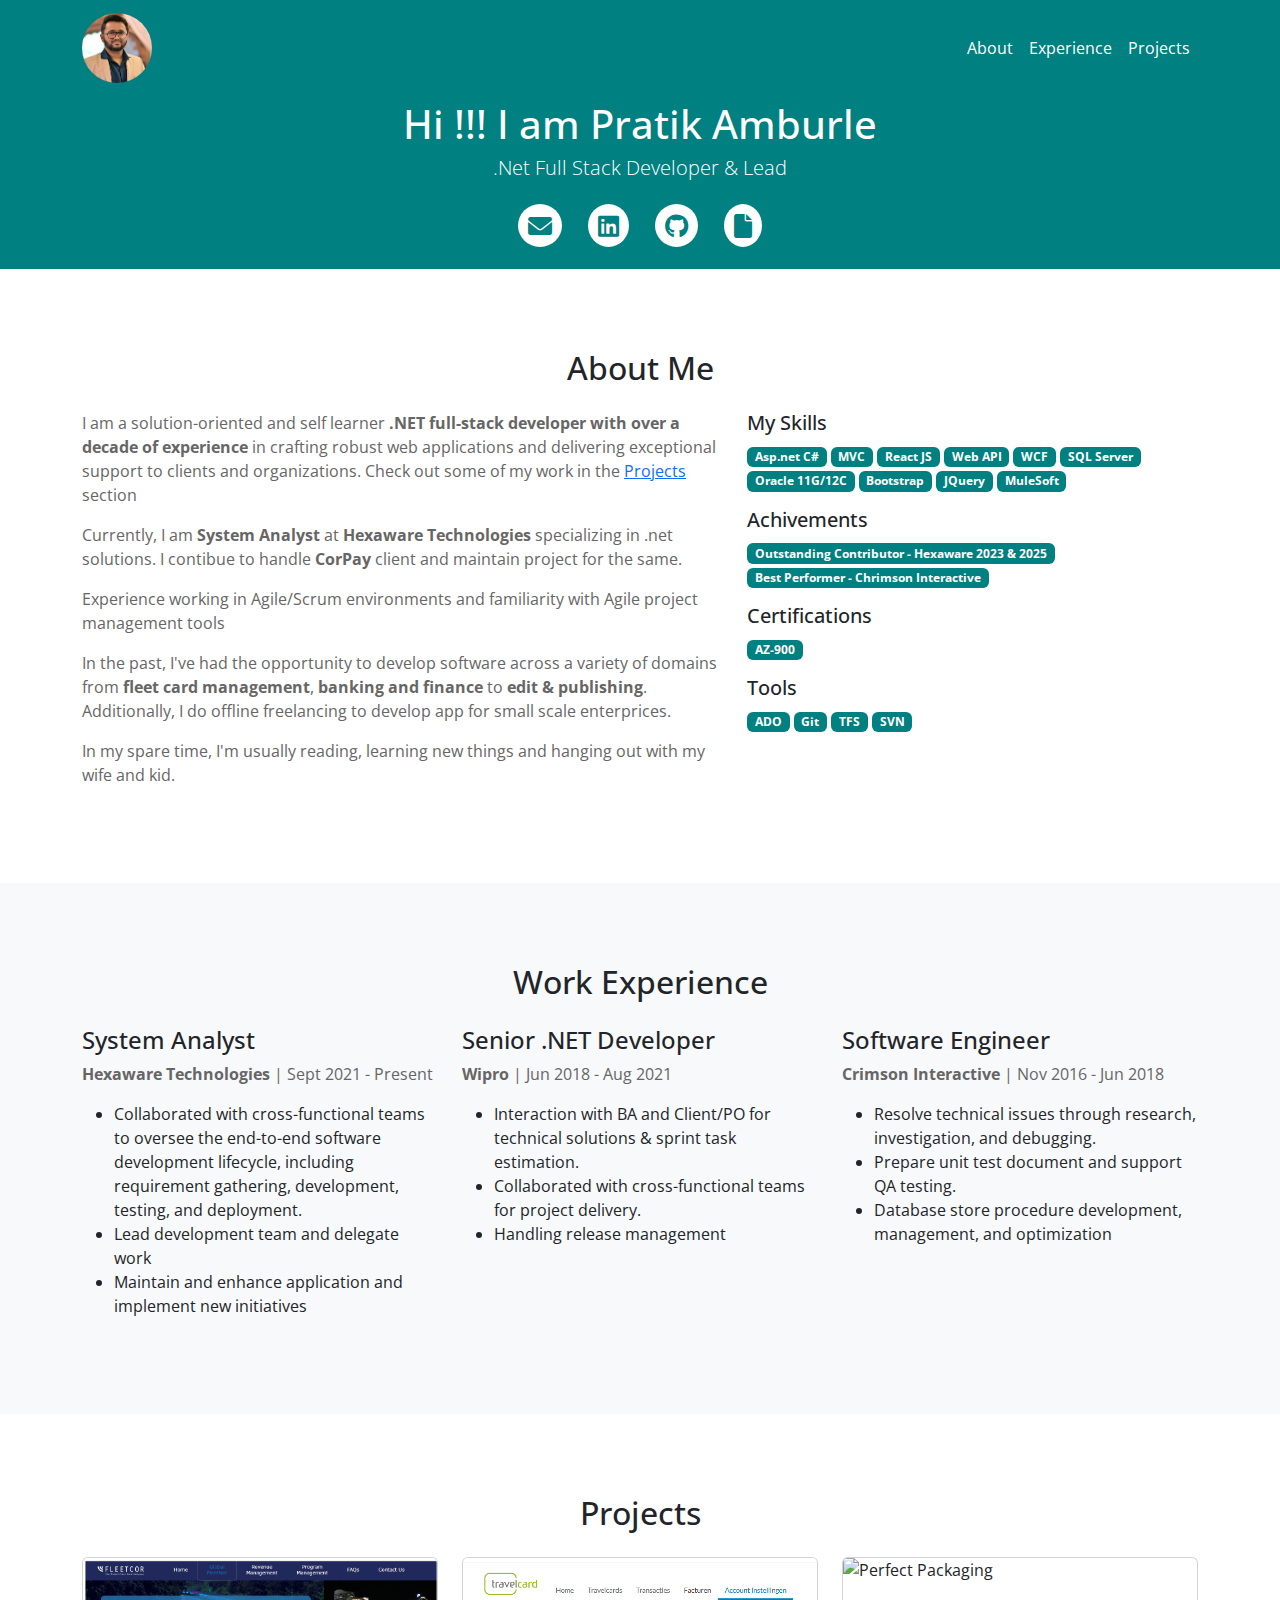
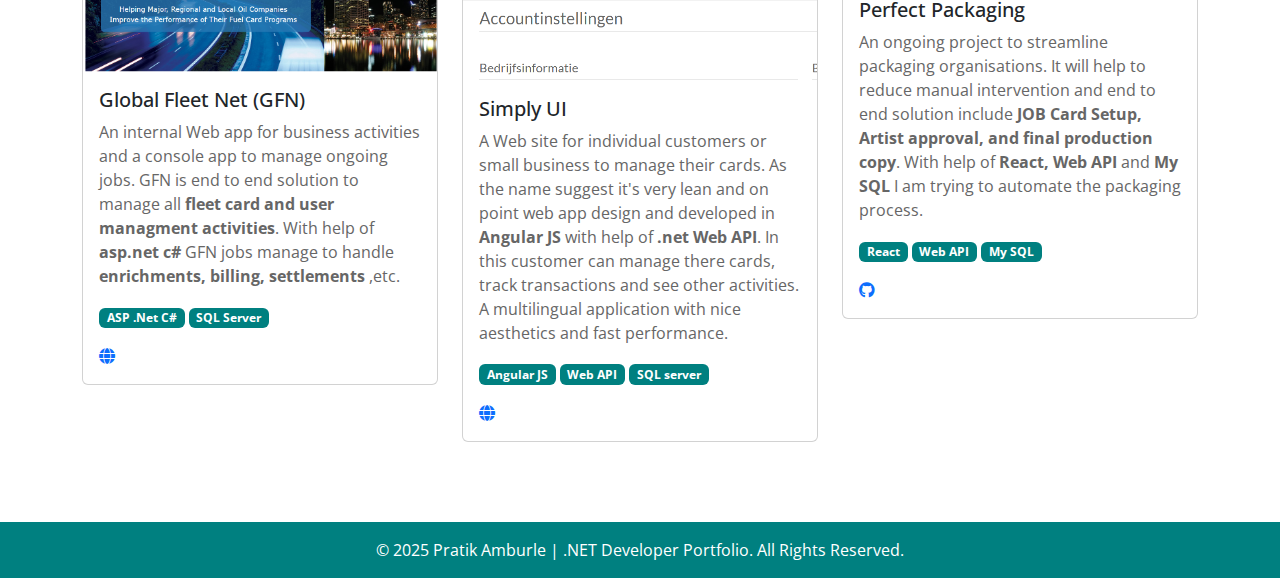
==== commit 54bce86b: "Add profile pic" ====
--- a/index.html
+++ b/index.html
@@ -16,7 +16,7 @@
     <nav class="navbar navbar-expand-lg navbar-dark">
         <div class="container">
             <a class="navbar-brand d-flex align-items-center" href="#">
-                <img src="https://media.licdn.com/dms/image/v2/D4D03AQFcoNHrfcPg1w/profile-displayphoto-shrink_200_200/B4DZU.MBZZGcAY-/0/1740505094520?e=2147483647&v=beta&t=4KvwAhMiI1JAXnOH57P3BLpnU0ptSrtSivqWxrR-Iq0" alt="Profile Picture" class="rounded-circle me-2 profile-pic">
+                <img src="./assets/images/profile-pic.jpg" alt="Profile Picture" class="rounded-circle me-2 profile-pic">
                 <span class="developer-text"></span>
             </a>
             <button class="navbar-toggler" type="button" data-bs-toggle="collapse" data-bs-target="#navbarNav">
